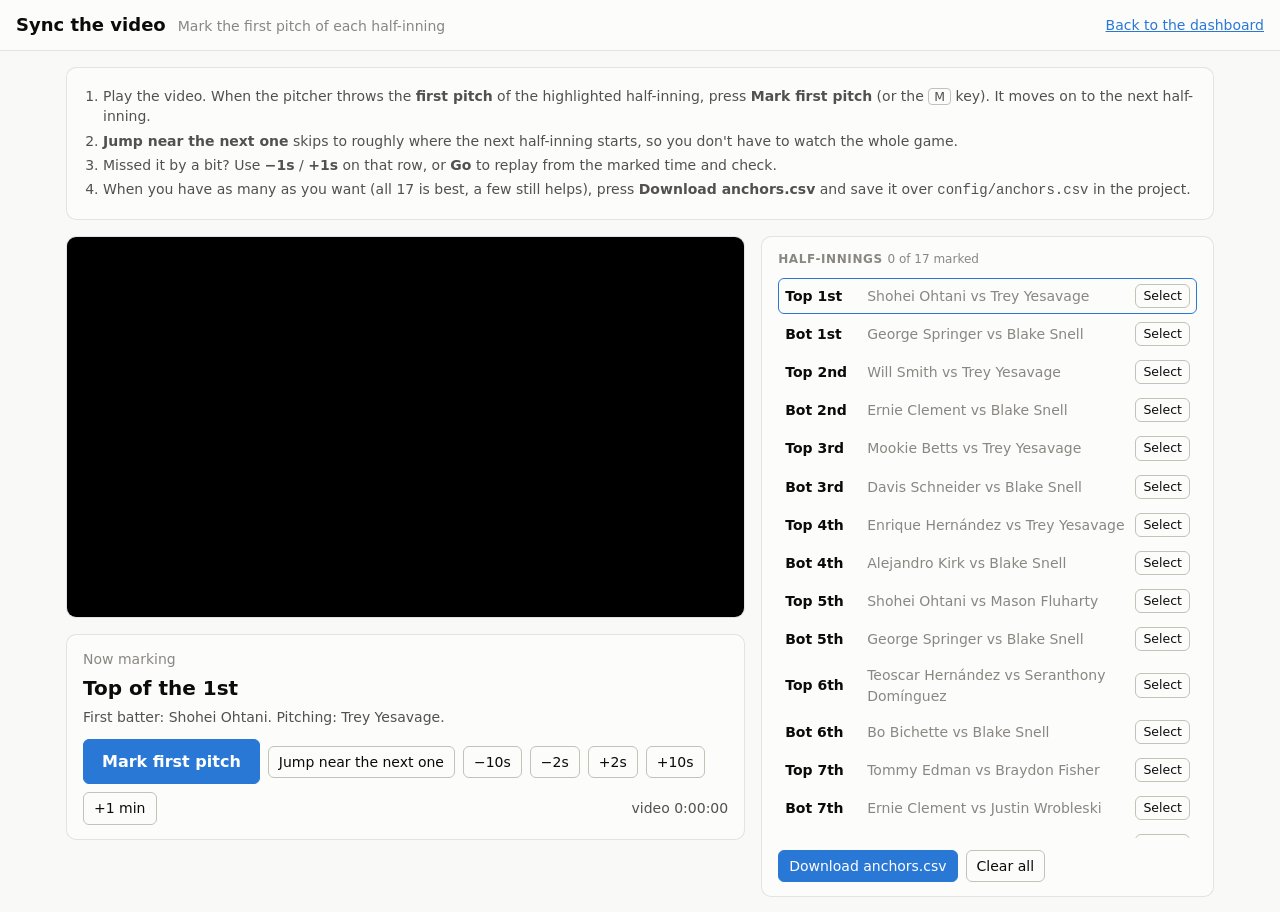
==== web/anchors.html @ 33bf7b26 "Add a helper page for syncing the video web/anchors.html plays the game video and records the video " ====
<!doctype html>
<html lang="en">
<head>
  <meta charset="utf-8">
  <meta name="viewport" content="width=device-width, initial-scale=1">
  <title>Sync the video</title>
  <link rel="stylesheet" href="style.css">
  <style>
    .wrap { max-width: 1180px; margin: 0 auto; padding: 16px; display: grid; gap: 16px; }
    .cols { display: grid; grid-template-columns: minmax(0, 3fr) minmax(300px, 2fr); gap: 16px; align-items: start; }
    @media (max-width: 900px) { .cols { grid-template-columns: minmax(0, 1fr); } }
    .steps { margin: 0; padding-left: 20px; color: var(--ink-2); }
    .steps li { margin: 4px 0; }
    .now { display: grid; gap: 4px; }
    .now .which { font-size: 20px; font-weight: 700; }
    .now .who { color: var(--ink-2); }
    .controls { display: flex; flex-wrap: wrap; gap: 8px; align-items: center; }
    button.mark { background: var(--accent); border-color: var(--accent); color: #fff; font-size: 16px; font-weight: 600; padding: 10px 18px; }
    .rows { display: grid; gap: 2px; max-height: 560px; overflow-y: auto; }
    .row { display: grid; grid-template-columns: 74px minmax(0, 1fr) auto; gap: 8px; align-items: center; padding: 5px 6px; border: 1px solid transparent; border-radius: 6px; }
    .row.current { border-color: var(--accent); }
    .row .code { font-weight: 600; }
    .row .time { font-variant-numeric: tabular-nums; color: var(--ink-2); }
    .row .time.set { color: var(--ink); font-weight: 600; }
    .row .acts { display: flex; gap: 4px; }
    .row button { padding: 2px 7px; font-size: 12.5px; }
    .done { font-weight: 600; }
    kbd { border: 1px solid var(--axis); border-radius: 4px; padding: 0 5px; font: inherit; font-size: 12.5px; }
  </style>
</head>
<body>
  <header class="top">
    <div class="brand"><h1>Sync the video</h1><span class="muted">Mark the first pitch of each half-inning</span></div>
    <a href="index.html">Back to the dashboard</a>
  </header>

  <div class="wrap">
    <div class="card">
      <ol class="steps">
        <li>Play the video. When the pitcher throws the <b>first pitch</b> of the highlighted half-inning, press <b>Mark first pitch</b> (or the <kbd>M</kbd> key). It moves on to the next half-inning.</li>
        <li><b>Jump near the next one</b> skips to roughly where the next half-inning starts, so you don't have to watch the whole game.</li>
        <li>Missed it by a bit? Use <b>−1s</b> / <b>+1s</b> on that row, or <b>Go</b> to replay from the marked time and check.</li>
        <li>When you have as many as you want (all 17 is best, a few still helps), press <b>Download anchors.csv</b> and save it over <code>config/anchors.csv</code> in the project.</li>
      </ol>
    </div>

    <div class="cols">
      <div class="left" style="display:grid;gap:16px">
        <div class="card video-card"><div class="video"><div id="player"></div></div></div>
        <div class="card">
          <div class="now">
            <span class="muted">Now marking</span>
            <span class="which" id="which"></span>
            <span class="who" id="who"></span>
          </div>
          <div class="controls" style="margin-top:12px">
            <button class="mark" id="mark">Mark first pitch</button>
            <button id="jump">Jump near the next one</button>
            <button data-skip="-10">−10s</button>
            <button data-skip="-2">−2s</button>
            <button data-skip="2">+2s</button>
            <button data-skip="10">+10s</button>
            <button data-skip="60">+1 min</button>
            <span class="clock" id="vtime"></span>
          </div>
        </div>
      </div>

      <div class="card">
        <h2>Half-innings <span class="muted" id="count"></span></h2>
        <div class="rows" id="rows"></div>
        <div class="controls" style="margin-top:12px">
          <button class="primary" id="download">Download anchors.csv</button>
          <button id="clear">Clear all</button>
        </div>
      </div>
    </div>
  </div>

<script>
'use strict';
const KEY = 'fanpulse-anchors-v1';
let halves = [], marks = {}, current = 0, player = null;
try { marks = JSON.parse(localStorage.getItem(KEY) || '{}'); } catch (e) { marks = {}; }
const $ = id => document.getElementById(id);
const save = () => { try { localStorage.setItem(KEY, JSON.stringify(marks)); } catch (e) {} };

function label(h) { return `${h.half === 'top' ? 'Top' : 'Bottom'} of the ${ordinal(h.inning)}`; }
function ordinal(n) { return n + (n % 100 >= 11 && n % 100 <= 13 ? 'th' : ({1: 'st', 2: 'nd', 3: 'rd'}[n % 10] || 'th')); }
function clock(seconds) {
  const s = Math.max(0, Math.round(seconds)), h = Math.floor(s / 3600), m = Math.floor(s % 3600 / 60);
  return `${h}:${String(m).padStart(2, '0')}:${String(s % 60).padStart(2, '0')}`;
}
function videoTime() { return player && player.getCurrentTime ? player.getCurrentTime() : 0; }
function seekTo(seconds) { if (player && player.seekTo) player.seekTo(Math.max(0, seconds), true); }

function render() {
  const h = halves[current];
  $('which').textContent = h ? label(h) : 'All done';
  $('who').textContent = h ? `First batter: ${h.batter}. Pitching: ${h.pitcher}.` : 'Download the file below.';
  const set = halves.filter(x => marks[x.code] !== undefined).length;
  $('count').textContent = `${set} of ${halves.length} marked`;
  $('rows').innerHTML = halves.map((x, i) => {
    const t = marks[x.code];
    return `<div class="row${i === current ? ' current' : ''}" data-i="${i}">
      <span class="code">${x.half === 'top' ? 'Top' : 'Bot'} ${ordinal(x.inning)}</span>
      <span class="time${t !== undefined ? ' set' : ''}">${t !== undefined ? `${clock(t)} <span class="muted">(${t}s)</span>` : `<span class="muted">${x.batter} vs ${x.pitcher}</span>`}</span>
      <span class="acts">${t !== undefined
        ? `<button data-act="go">Go</button><button data-act="minus">−1s</button><button data-act="plus">+1s</button><button data-act="clear">Clear</button>`
        : `<button data-act="select">Select</button>`}</span>
    </div>`;
  }).join('');
  const row = $('rows').querySelector('.row.current');
  if (row && row.scrollIntoView) row.scrollIntoView({block: 'nearest'});
}

function mark() {
  const h = halves[current];
  if (!h) return;
  marks[h.code] = Math.round(videoTime() * 10) / 10;
  save();
  const next = halves.findIndex((x, i) => i > current && marks[x.code] === undefined);
  current = next >= 0 ? next : halves.findIndex(x => marks[x.code] === undefined);
  if (current < 0) current = halves.length;
  render();
}

/** Where the highlighted half-inning probably starts: the last marked one's start plus how long it lasted. */
function jumpNear() {
  const h = halves[current];
  if (!h) return;
  for (let i = current - 1; i >= 0; i--) {
    const before = halves[i];
    if (marks[before.code] !== undefined) {
      // Everything between two marked points that was played is in the video; only the breaks are cut.
      let played = 0;
      for (let k = i; k < current; k++) played += halves[k].end - halves[k].firstPitch;
      seekTo(marks[before.code] + played - 5);
      return;
    }
  }
}

$('mark').onclick = mark;
$('jump').onclick = jumpNear;
for (const button of document.querySelectorAll('[data-skip]')) button.onclick = () => seekTo(videoTime() + Number(button.dataset.skip));
document.addEventListener('keydown', e => { if ((e.key === 'm' || e.key === 'M') && !e.repeat) mark(); });
$('rows').onclick = e => {
  const act = e.target.dataset.act, row = e.target.closest('.row');
  if (!act || !row) return;
  const i = Number(row.dataset.i), code = halves[i].code;
  if (act === 'select') current = i;
  if (act === 'go') seekTo(marks[code] - 3);
  if (act === 'minus') marks[code] = Math.round((marks[code] - 1) * 10) / 10;
  if (act === 'plus') marks[code] = Math.round((marks[code] + 1) * 10) / 10;
  if (act === 'clear') { delete marks[code]; current = i; }
  save(); render();
};
$('clear').onclick = () => { marks = {}; current = 0; save(); render(); };
$('download').onclick = () => {
  const lines = ['half_inning,video_seconds,note'];
  for (const h of halves) if (marks[h.code] !== undefined) lines.push(`${h.code},${marks[h.code]},${label(h)}`);
  const a = document.createElement('a');
  a.href = URL.createObjectURL(new Blob([lines.join('\n') + '\n'], {type: 'text/csv'}));
  a.download = 'anchors.csv';
  a.click();
};
setInterval(() => { $('vtime').textContent = `video ${clock(videoTime())}`; }, 250);

fetch('data/manifest.json', {cache: 'no-cache'}).then(r => r.json()).then(m => {
  halves = m.halfInnings;
  // Start from anchors already saved in the project, unless this browser has newer marks.
  if (!Object.keys(marks).length) for (const a of m.anchors) marks[a.half] = a.video;
  current = halves.findIndex(h => marks[h.code] === undefined);
  if (current < 0) current = halves.length;
  render();
  window.onYouTubeIframeAPIReady = () => { player = new YT.Player('player', {videoId: m.youtubeVideoId, playerVars: {playsinline: 1, rel: 0}}); };
  const script = document.createElement('script');
  script.src = 'https://www.youtube.com/iframe_api';
  document.head.appendChild(script);
}).catch(() => { $('which').textContent = 'Could not load data/manifest.json. Run "fanpulse-live build" first.'; });
</script>
</body>
</html>
---- web/style.css ----
:root {
  color-scheme: light;
  --page: #f9f9f7;
  --surface: #fcfcfb;
  --ink: #0b0b0b;
  --ink-2: #52514e;
  --muted: #898781;
  --grid: #e1e0d9;
  --axis: #c3c2b7;
  --border: rgba(11, 11, 11, 0.10);
  --accent: #2a78d6;
  --neutral-mid: #d9d8d2;
  --pos: #2a78d6;
  --neg: #e34948;
  --series-1: #2a78d6;
  --series-2: #eb6834;
  --series-3: #1baf7a;
  --series-4: #eda100;
  --series-5: #e87ba4;
}

@media (prefers-color-scheme: dark) {
  :root {
    color-scheme: dark;
    --page: #0d0d0d;
    --surface: #1a1a19;
    --ink: #ffffff;
    --ink-2: #c3c2b7;
    --muted: #898781;
    --grid: #2c2c2a;
    --axis: #383835;
    --border: rgba(255, 255, 255, 0.10);
    --accent: #3987e5;
    --neutral-mid: #4a4a46;
    --pos: #3987e5;
    --neg: #e66767;
    --series-1: #3987e5;
    --series-2: #d95926;
    --series-3: #199e70;
    --series-4: #c98500;
    --series-5: #d55181;
  }
}

* { box-sizing: border-box; }

body {
  margin: 0;
  background: var(--page);
  color: var(--ink);
  font: 14px/1.45 system-ui, -apple-system, "Segoe UI", sans-serif;
}

h1 { font-size: 18px; margin: 0; }
h2 { font-size: 12px; margin: 0 0 10px; text-transform: uppercase; letter-spacing: 0.05em; color: var(--muted); font-weight: 600; }
h2 .muted { text-transform: none; letter-spacing: 0; font-weight: 400; }
.muted { color: var(--muted); }

.top {
  display: flex; flex-wrap: wrap; gap: 12px 24px; align-items: center; justify-content: space-between;
  padding: 12px 16px; background: var(--surface); border-bottom: 1px solid var(--border);
}
.brand { display: flex; gap: 12px; align-items: baseline; flex-wrap: wrap; }
.source { display: flex; gap: 8px; align-items: center; flex-wrap: wrap; }

.error { margin: 16px; padding: 12px 16px; border: 1px solid var(--neg); border-radius: 8px; background: var(--surface); }

.layout { display: grid; grid-template-columns: minmax(360px, 5fr) minmax(0, 8fr); gap: 16px; padding: 16px; align-items: start; }
.left, .right { display: grid; gap: 16px; min-width: 0; }
.split { display: grid; grid-template-columns: minmax(0, 3fr) minmax(0, 2fr); gap: 16px; align-items: start; }

@media (max-width: 1100px) {
  .layout, .split { grid-template-columns: minmax(0, 1fr); }
}

.card { background: var(--surface); border: 1px solid var(--border); border-radius: 10px; padding: 14px 16px; min-width: 0; }

button, select {
  font: inherit; color: var(--ink); background: var(--surface);
  border: 1px solid var(--axis); border-radius: 6px; padding: 5px 10px; cursor: pointer;
}
button:hover, select:hover { border-color: var(--accent); }
button:focus-visible, select:focus-visible, input:focus-visible { outline: 2px solid var(--accent); outline-offset: 1px; }
button.primary { background: var(--accent); border-color: var(--accent); color: #ffffff; min-width: 68px; }

/* Video. Nothing is ever drawn over the player. */
.video-card { padding: 0; overflow: hidden; }
.video { position: relative; width: 100%; aspect-ratio: 16 / 9; min-height: 270px; background: #000; }
.video iframe, .video > div { position: absolute; inset: 0; width: 100%; height: 100%; border: 0; }
.note { margin: 0; padding: 8px 14px; color: var(--muted); font-size: 12.5px; }
.note:empty { display: none; }

.transport { display: grid; gap: 10px; }
.transport-row { display: flex; flex-wrap: wrap; gap: 8px; align-items: center; }
.inline { display: inline-flex; gap: 6px; align-items: center; color: var(--ink-2); }
.check { font-size: 13px; }
.clock { margin-left: auto; font-variant-numeric: tabular-nums; color: var(--ink-2); }
input[type=range] { width: 100%; accent-color: var(--accent); }

/* Scoreboard */
.scoreboard { display: flex; flex-wrap: wrap; gap: 14px 28px; align-items: center; }
.teams { display: grid; gap: 2px; min-width: 150px; }
.team-row { display: flex; justify-content: space-between; gap: 16px; font-size: 17px; }
.team-row .runs { font-weight: 700; font-variant-numeric: tabular-nums; }
.team-row.leading .name { font-weight: 700; }
.situation { display: grid; gap: 2px; }
.situation .inning { font-size: 16px; font-weight: 600; }
.diamond { position: relative; width: 44px; height: 44px; }
.diamond .base { position: absolute; width: 14px; height: 14px; transform: rotate(45deg); border: 1.5px solid var(--axis); background: transparent; }
.diamond .base.on { background: var(--series-4); border-color: var(--series-4); }
.diamond .b1 { right: 2px; top: 15px; }
.diamond .b2 { left: 15px; top: 2px; }
.diamond .b3 { left: 2px; top: 15px; }
.outs { display: flex; gap: 4px; align-items: center; color: var(--ink-2); }
.outs .dot { width: 9px; height: 9px; border-radius: 50%; border: 1.5px solid var(--axis); }
.outs .dot.on { background: var(--ink-2); border-color: var(--ink-2); }
.matchup { display: grid; gap: 2px; color: var(--ink-2); min-width: 0; }
.matchup b { color: var(--ink); font-weight: 600; }
.wp { flex: 1 1 200px; min-width: 180px; display: grid; gap: 4px; }
.wp-bar { display: flex; height: 10px; border-radius: 5px; overflow: hidden; gap: 2px; background: var(--surface); }
.wp-bar span { display: block; height: 100%; }
.wp-labels { display: flex; justify-content: space-between; font-size: 12.5px; color: var(--ink-2); font-variant-numeric: tabular-nums; }

/* Pulse chart */
.pulse { width: 100%; height: 380px; }
.legend { display: flex; flex-wrap: wrap; gap: 4px 16px; margin-bottom: 4px; font-size: 12.5px; color: var(--ink-2); }
.legend .key { display: inline-flex; align-items: center; gap: 6px; }
.swatch { width: 14px; height: 3px; border-radius: 2px; display: inline-block; }
.dot { width: 8px; height: 8px; border-radius: 50%; display: inline-block; flex: none; }

/* Comments */
.tabs { display: flex; flex-wrap: wrap; gap: 6px; margin-bottom: 10px; }
.tabs button { padding: 3px 9px; font-size: 12.5px; display: inline-flex; gap: 6px; align-items: center; }
.tabs button[aria-selected=true] { border-color: var(--accent); box-shadow: inset 0 0 0 1px var(--accent); }
.comments { display: grid; gap: 2px; max-height: 520px; overflow-y: auto; }
.comment { display: grid; grid-template-columns: auto minmax(0, 1fr); gap: 2px 8px; padding: 6px 4px; border-bottom: 1px solid var(--grid); }
.comment .when { color: var(--muted); font-size: 12px; font-variant-numeric: tabular-nums; white-space: nowrap; padding-top: 1px; }
.comment .text { overflow-wrap: anywhere; }
.comment .meta { grid-column: 2; display: flex; flex-wrap: wrap; gap: 4px 10px; font-size: 12px; color: var(--ink-2); }
.chip { display: inline-flex; align-items: center; gap: 5px; }
.empty { color: var(--muted); padding: 8px 0; }

/* Who's being talked about */
.subjects { display: grid; gap: 6px; }
.subject { display: grid; grid-template-columns: minmax(90px, 9fr) minmax(0, 10fr) auto; gap: 8px; align-items: center; padding: 3px 4px; border: 1px solid transparent; border-radius: 6px; background: none; text-align: left; width: 100%; }
.subject:hover { border-color: var(--axis); }
.subject[aria-pressed=true] { border-color: var(--accent); }
.subject .name { overflow: hidden; text-overflow: ellipsis; white-space: nowrap; }
.subject .track { height: 10px; }
.subject .bar { display: block; height: 10px; border-radius: 0 4px 4px 0; min-width: 3px; }
.subject .num { font-variant-numeric: tabular-nums; color: var(--ink-2); font-size: 12.5px; white-space: nowrap; }
.player-card { margin-top: 12px; padding-top: 12px; border-top: 1px solid var(--grid); display: grid; gap: 4px; }
.player-card:empty { display: none; }
.player-card .who { font-weight: 600; font-size: 15px; }
.player-card .line { color: var(--ink-2); }
.player-card .line b { color: var(--ink); font-weight: 600; font-variant-numeric: tabular-nums; }

/* Moments */
.moments { display: grid; gap: 8px; max-height: 460px; overflow-y: auto; }
.moment { display: grid; gap: 4px; text-align: left; width: 100%; padding: 9px 11px; border-radius: 8px; }
.moment .head { display: flex; gap: 8px; justify-content: space-between; color: var(--ink-2); font-size: 12.5px; }
.moment .play { font-weight: 600; }
.moment .fan { display: flex; gap: 6px; align-items: baseline; color: var(--ink-2); font-size: 13px; }
.moment .fan .dot { transform: translateY(-1px); }

a { color: var(--accent); }
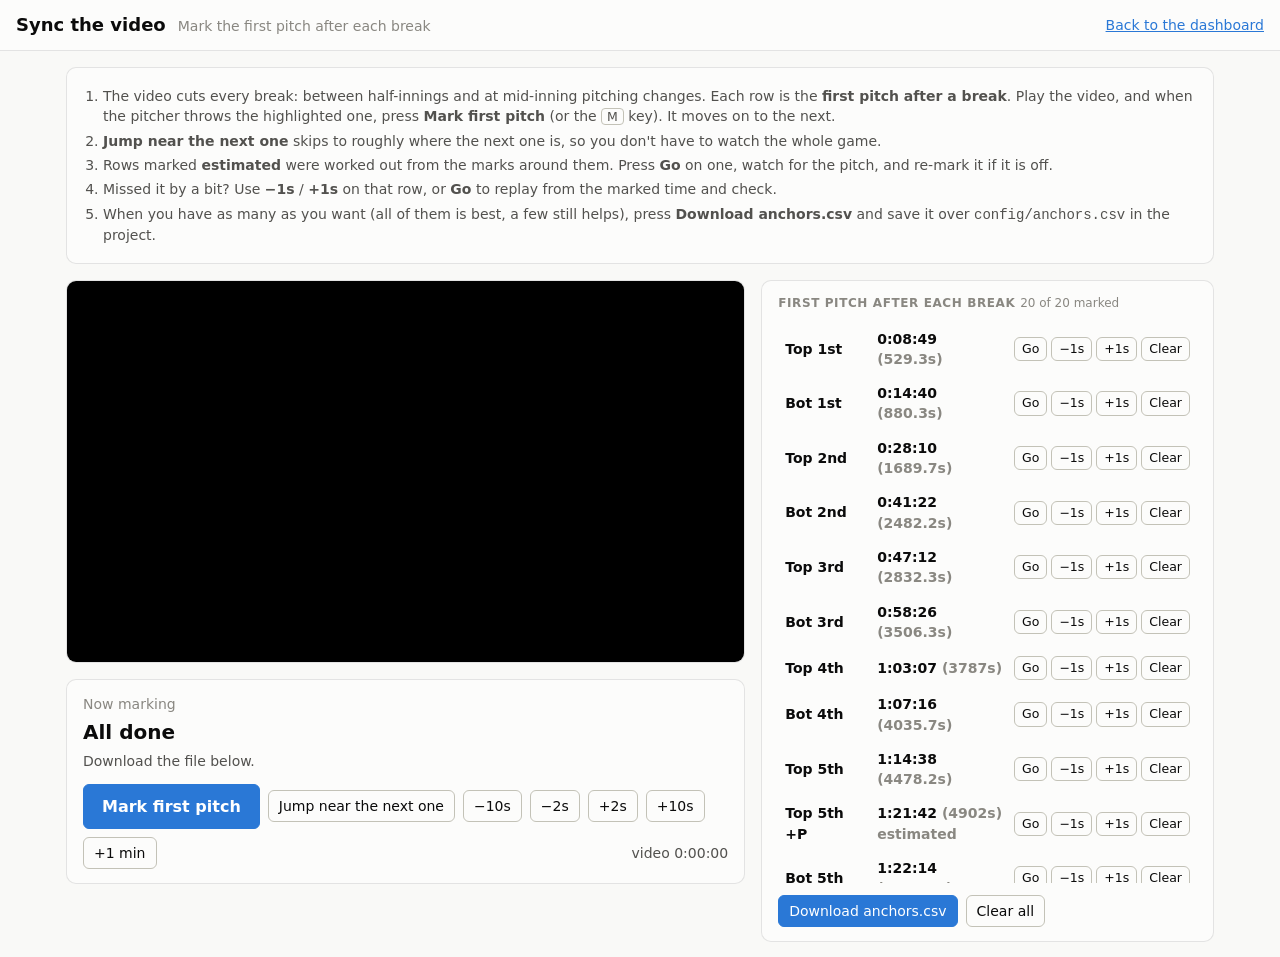
==== commit 9718f6dc: "Sync the video to the dashboard Anchors can now mark mid-inning pitching changes as well as half-inn" ====
--- a/web/anchors.html
+++ b/web/anchors.html
@@ -17,7 +17,7 @@
     .controls { display: flex; flex-wrap: wrap; gap: 8px; align-items: center; }
     button.mark { background: var(--accent); border-color: var(--accent); color: #fff; font-size: 16px; font-weight: 600; padding: 10px 18px; }
     .rows { display: grid; gap: 2px; max-height: 560px; overflow-y: auto; }
-    .row { display: grid; grid-template-columns: 74px minmax(0, 1fr) auto; gap: 8px; align-items: center; padding: 5px 6px; border: 1px solid transparent; border-radius: 6px; }
+    .row { display: grid; grid-template-columns: 84px minmax(0, 1fr) auto; gap: 8px; align-items: center; padding: 5px 6px; border: 1px solid transparent; border-radius: 6px; }
     .row.current { border-color: var(--accent); }
     .row .code { font-weight: 600; }
     .row .time { font-variant-numeric: tabular-nums; color: var(--ink-2); }
@@ -30,17 +30,18 @@
 </head>
 <body>
   <header class="top">
-    <div class="brand"><h1>Sync the video</h1><span class="muted">Mark the first pitch of each half-inning</span></div>
+    <div class="brand"><h1>Sync the video</h1><span class="muted">Mark the first pitch after each break</span></div>
     <a href="index.html">Back to the dashboard</a>
   </header>
 
   <div class="wrap">
     <div class="card">
       <ol class="steps">
-        <li>Play the video. When the pitcher throws the <b>first pitch</b> of the highlighted half-inning, press <b>Mark first pitch</b> (or the <kbd>M</kbd> key). It moves on to the next half-inning.</li>
-        <li><b>Jump near the next one</b> skips to roughly where the next half-inning starts, so you don't have to watch the whole game.</li>
+        <li>The video cuts every break: between half-innings and at mid-inning pitching changes. Each row is the <b>first pitch after a break</b>. Play the video, and when the pitcher throws the highlighted one, press <b>Mark first pitch</b> (or the <kbd>M</kbd> key). It moves on to the next.</li>
+        <li><b>Jump near the next one</b> skips to roughly where the next one is, so you don't have to watch the whole game.</li>
+        <li>Rows marked <b>estimated</b> were worked out from the marks around them. Press <b>Go</b> on one, watch for the pitch, and re-mark it if it is off.</li>
         <li>Missed it by a bit? Use <b>−1s</b> / <b>+1s</b> on that row, or <b>Go</b> to replay from the marked time and check.</li>
-        <li>When you have as many as you want (all 17 is best, a few still helps), press <b>Download anchors.csv</b> and save it over <code>config/anchors.csv</code> in the project.</li>
+        <li>When you have as many as you want (all of them is best, a few still helps), press <b>Download anchors.csv</b> and save it over <code>config/anchors.csv</code> in the project.</li>
       </ol>
     </div>
 
@@ -67,7 +68,7 @@
       </div>
 
       <div class="card">
-        <h2>Half-innings <span class="muted" id="count"></span></h2>
+        <h2>First pitch after each break <span class="muted" id="count"></span></h2>
         <div class="rows" id="rows"></div>
         <div class="controls" style="margin-top:12px">
           <button class="primary" id="download">Download anchors.csv</button>
@@ -79,13 +80,20 @@
 
 <script>
 'use strict';
-const KEY = 'fanpulse-anchors-v1';
-let halves = [], marks = {}, current = 0, player = null;
+const KEY = 'fanpulse-anchors-v2';
+let halves = [], marks = {}, estimated = {}, current = 0, player = null;
 try { marks = JSON.parse(localStorage.getItem(KEY) || '{}'); } catch (e) { marks = {}; }
 const $ = id => document.getElementById(id);
 const save = () => { try { localStorage.setItem(KEY, JSON.stringify(marks)); } catch (e) {} };
 
-function label(h) { return `${h.half === 'top' ? 'Top' : 'Bottom'} of the ${ordinal(h.inning)}`; }
+function label(h) {
+  const half = `${h.half === 'top' ? 'Top' : 'Bottom'} of the ${ordinal(h.inning)}`;
+  return h.kind === 'half' ? half : `${half}: ${h.what}`;
+}
+function shortLabel(h) {
+  const half = `${h.half === 'top' ? 'Top' : 'Bot'} ${ordinal(h.inning)}`;
+  return h.kind === 'half' ? half : `${half} +P`;
+}
 function ordinal(n) { return n + (n % 100 >= 11 && n % 100 <= 13 ? 'th' : ({1: 'st', 2: 'nd', 3: 'rd'}[n % 10] || 'th')); }
 function clock(seconds) {
   const s = Math.max(0, Math.round(seconds)), h = Math.floor(s / 3600), m = Math.floor(s % 3600 / 60);
@@ -97,14 +105,14 @@
 function render() {
   const h = halves[current];
   $('which').textContent = h ? label(h) : 'All done';
-  $('who').textContent = h ? `First batter: ${h.batter}. Pitching: ${h.pitcher}.` : 'Download the file below.';
+  $('who').textContent = h ? `Batting: ${h.batter}. Pitching: ${h.pitcher}.` : 'Download the file below.';
   const set = halves.filter(x => marks[x.code] !== undefined).length;
   $('count').textContent = `${set} of ${halves.length} marked`;
   $('rows').innerHTML = halves.map((x, i) => {
     const t = marks[x.code];
     return `<div class="row${i === current ? ' current' : ''}" data-i="${i}">
-      <span class="code">${x.half === 'top' ? 'Top' : 'Bot'} ${ordinal(x.inning)}</span>
-      <span class="time${t !== undefined ? ' set' : ''}">${t !== undefined ? `${clock(t)} <span class="muted">(${t}s)</span>` : `<span class="muted">${x.batter} vs ${x.pitcher}</span>`}</span>
+      <span class="code" title="${x.kind === 'half' ? 'Start of the half-inning' : x.what + ' (mid-inning pitching change)'}">${shortLabel(x)}</span>
+      <span class="time${t !== undefined ? ' set' : ''}">${t !== undefined ? `${clock(t)} <span class="muted">(${t}s)${estimated[x.code] ? ' estimated' : ''}</span>` : `<span class="muted">${x.batter} vs ${x.pitcher}</span>`}</span>
       <span class="acts">${t !== undefined
         ? `<button data-act="go">Go</button><button data-act="minus">−1s</button><button data-act="plus">+1s</button><button data-act="clear">Clear</button>`
         : `<button data-act="select">Select</button>`}</span>
@@ -118,6 +126,7 @@
   const h = halves[current];
   if (!h) return;
   marks[h.code] = Math.round(videoTime() * 10) / 10;
+  delete estimated[h.code];
   save();
   const next = halves.findIndex((x, i) => i > current && marks[x.code] === undefined);
   current = next >= 0 ? next : halves.findIndex(x => marks[x.code] === undefined);
@@ -125,17 +134,14 @@
   render();
 }
 
-/** Where the highlighted half-inning probably starts: the last marked one's start plus how long it lasted. */
+/** Where the highlighted point probably is: the last marked one, plus the game time since, less a typical cut per break. */
+const TYPICAL_CUT = 150;
 function jumpNear() {
   const h = halves[current];
   if (!h) return;
   for (let i = current - 1; i >= 0; i--) {
-    const before = halves[i];
-    if (marks[before.code] !== undefined) {
-      // Everything between two marked points that was played is in the video; only the breaks are cut.
-      let played = 0;
-      for (let k = i; k < current; k++) played += halves[k].end - halves[k].firstPitch;
-      seekTo(marks[before.code] + played - 5);
+    if (marks[halves[i].code] !== undefined) {
+      seekTo(marks[halves[i].code] + (h.wall - halves[i].wall) - TYPICAL_CUT * (current - i) - 5);
       return;
     }
   }
@@ -153,13 +159,14 @@
   if (act === 'go') seekTo(marks[code] - 3);
   if (act === 'minus') marks[code] = Math.round((marks[code] - 1) * 10) / 10;
   if (act === 'plus') marks[code] = Math.round((marks[code] + 1) * 10) / 10;
+  if (act === 'minus' || act === 'plus' || act === 'clear') delete estimated[code];
   if (act === 'clear') { delete marks[code]; current = i; }
   save(); render();
 };
-$('clear').onclick = () => { marks = {}; current = 0; save(); render(); };
+$('clear').onclick = () => { marks = {}; estimated = {}; current = 0; save(); render(); };
 $('download').onclick = () => {
   const lines = ['half_inning,video_seconds,note'];
-  for (const h of halves) if (marks[h.code] !== undefined) lines.push(`${h.code},${marks[h.code]},${label(h)}`);
+  for (const h of halves) if (marks[h.code] !== undefined) lines.push(`${h.code},${marks[h.code]},${label(h).replace(/,/g, '')}${estimated[h.code] ? ' (estimated)' : ''}`);
   const a = document.createElement('a');
   a.href = URL.createObjectURL(new Blob([lines.join('\n') + '\n'], {type: 'text/csv'}));
   a.download = 'anchors.csv';
@@ -168,9 +175,9 @@
 setInterval(() => { $('vtime').textContent = `video ${clock(videoTime())}`; }, 250);
 
 fetch('data/manifest.json', {cache: 'no-cache'}).then(r => r.json()).then(m => {
-  halves = m.halfInnings;
+  halves = m.syncPoints;
   // Start from anchors already saved in the project, unless this browser has newer marks.
-  if (!Object.keys(marks).length) for (const a of m.anchors) marks[a.half] = a.video;
+  if (!Object.keys(marks).length) for (const a of m.anchors) { marks[a.half] = a.video; if (a.estimated) estimated[a.half] = true; }
   current = halves.findIndex(h => marks[h.code] === undefined);
   if (current < 0) current = halves.length;
   render();
